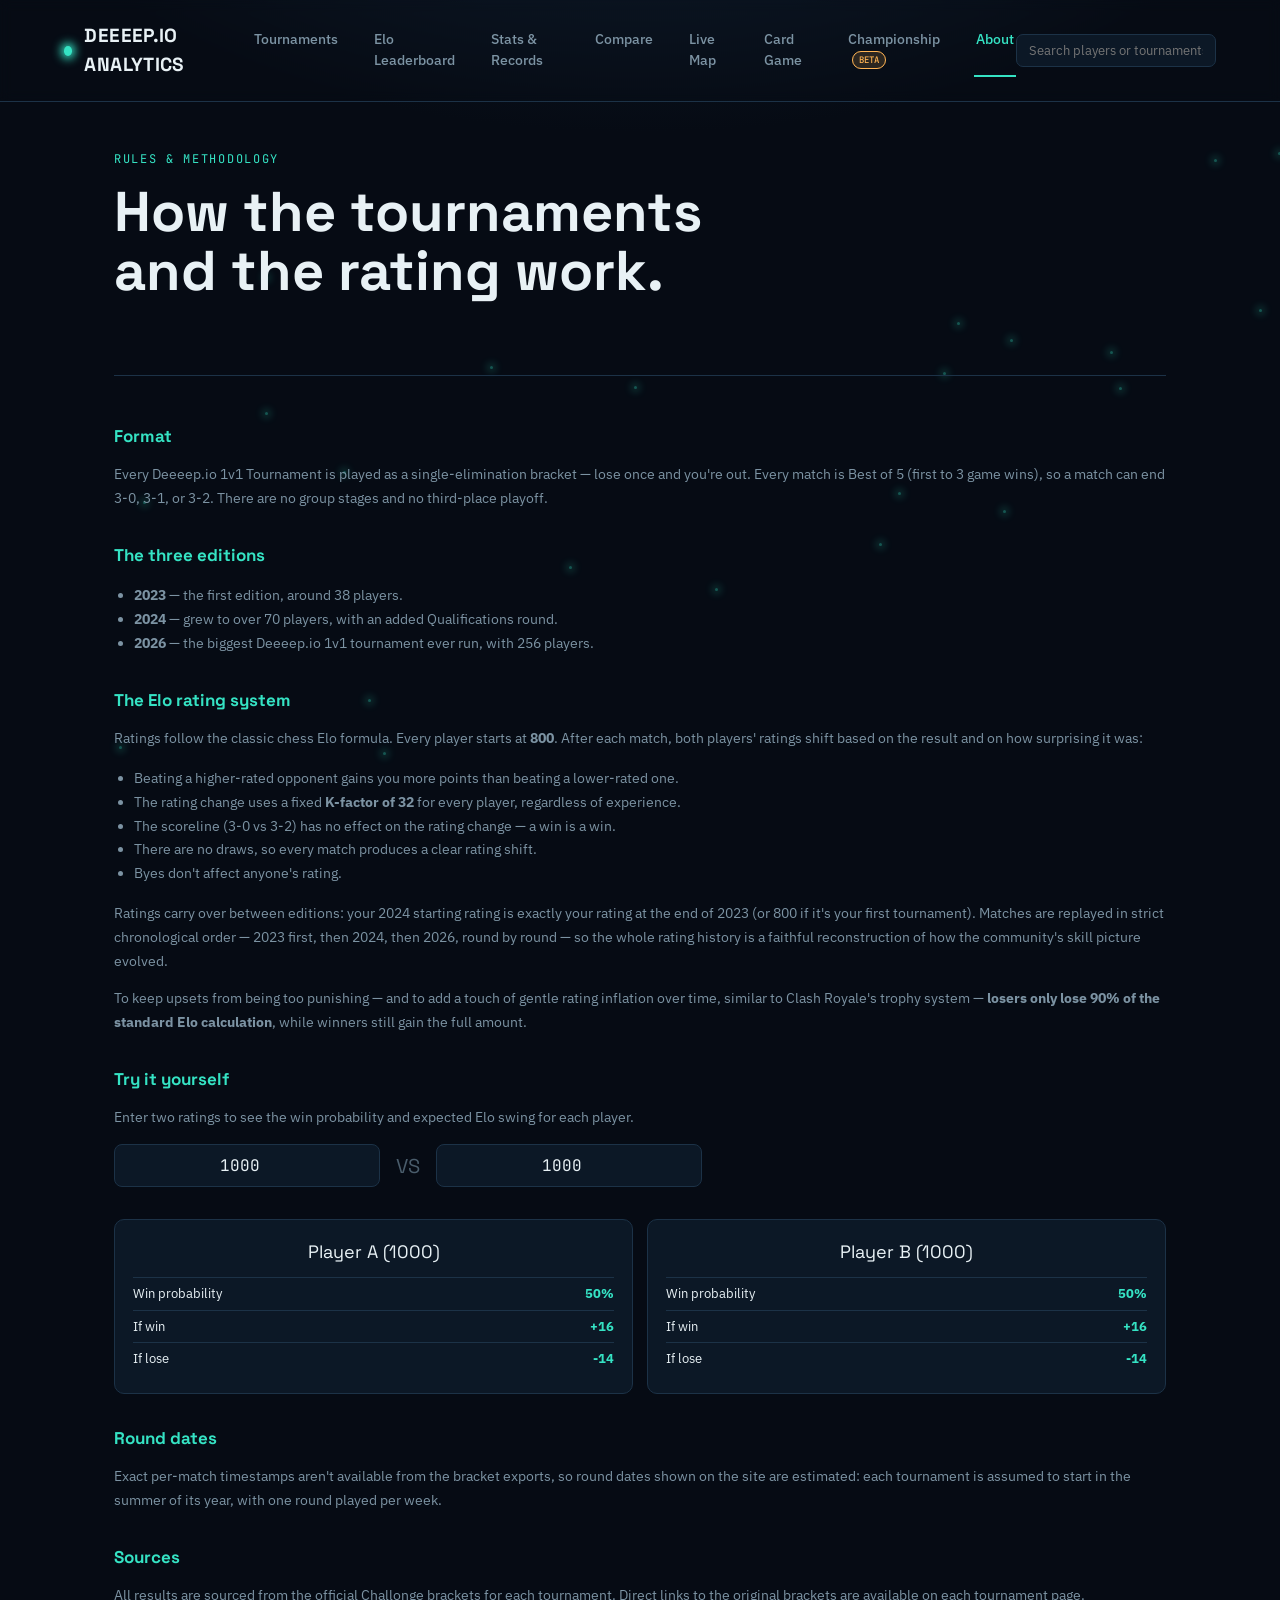
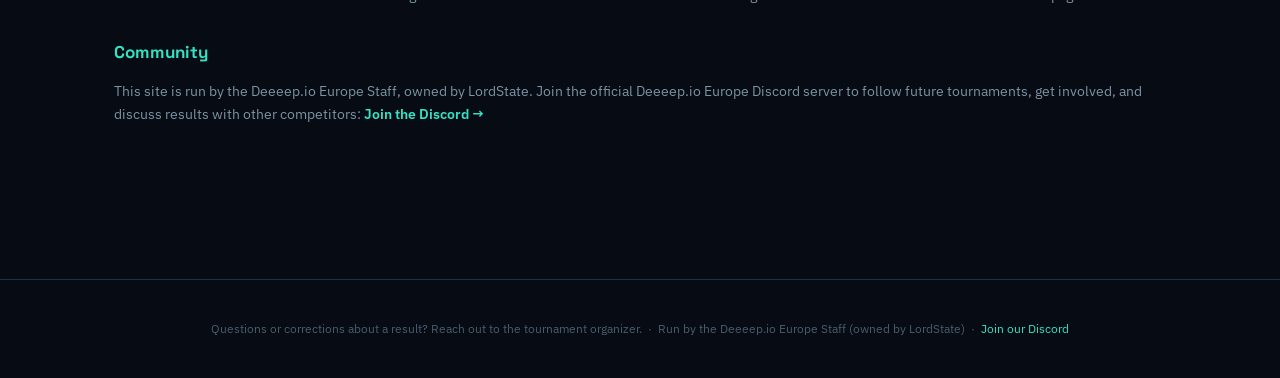
==== about.html @ 0418f947 "Add files via upload" ====
<!DOCTYPE html>
<html lang="en">
<head>
<meta charset="UTF-8">
<meta name="viewport" content="width=device-width, initial-scale=1.0">
<title>About — Deeeep.io Analytics</title>
<meta name="description" content="Rules, format and Elo methodology behind the Deeeep.io 1v1 Tournament and this site.">
<link rel="icon" type="image/png" href="favicon.png">
<link rel="icon" type="image/x-icon" href="favicon.ico">
<meta property="og:type" content="website">
<meta property="og:site_name" content="Deeeep.io Analytics">
<meta property="og:title" content="About — Deeeep.io Analytics">
<meta property="og:description" content="Rules, format and Elo methodology behind the Deeeep.io 1v1 Tournament and this site.">
<meta property="og:image" content="https://deeeep-analytics.netlify.app/og-image.png">
<meta property="og:image:width" content="1200">
<meta property="og:image:height" content="630">
<meta name="twitter:card" content="summary_large_image">
<meta name="twitter:title" content="About — Deeeep.io Analytics">
<meta name="twitter:description" content="Rules, format and Elo methodology behind the Deeeep.io 1v1 Tournament and this site.">
<meta name="twitter:image" content="https://deeeep-analytics.netlify.app/og-image.png">
<link rel="stylesheet" href="style.css">
</head>
<body>

<header class="top">
  <div class="brand"><span class="glow-dot"></span> DEEEEP.IO ANALYTICS</div>
  <nav class="top-nav">
    <a href="index.html" data-page="home">Tournaments</a>
    <a href="leaderboard.html" data-page="leaderboard">Elo Leaderboard</a>
    <a href="stats.html" data-page="stats">Stats &amp; Records</a>
    <a href="compare.html" data-page="compare">Compare</a>
    <a href="live-map.html" data-page="live-map">Live Map</a>
    <a href="card-game.html" data-page="card-game">Card Game</a>
    <a href="championship.html" data-page="championship">Championship <span class="beta-pill">BETA</span></a>
    <a href="about.html" data-page="about">About</a>
  </nav>
</header>

<main>
  <section class="hero" style="padding-top:48px;">
    <div class="eyebrow">Rules & methodology</div>
    <h1>How the tournaments and the rating work.</h1>
  </section>

  <div class="about-block">
    <h3>Format</h3>
    <p>Every Deeeep.io 1v1 Tournament is played as a single-elimination bracket — lose once and you're out. Every match is Best of 5 (first to 3 game wins), so a match can end 3-0, 3-1, or 3-2. There are no group stages and no third-place playoff.</p>
  </div>

  <div class="about-block">
    <h3>The three editions</h3>
    <ul>
      <li><b>2023</b> — the first edition, around 38 players.</li>
      <li><b>2024</b> — grew to over 70 players, with an added Qualifications round.</li>
      <li><b>2026</b> — the biggest Deeeep.io 1v1 tournament ever run, with 256 players.</li>
    </ul>
  </div>

  <div class="about-block">
    <h3>The Elo rating system</h3>
    <p>Ratings follow the classic chess Elo formula. Every player starts at <b>800</b>. After each match, both players' ratings shift based on the result and on how surprising it was:</p>
    <ul>
      <li>Beating a higher-rated opponent gains you more points than beating a lower-rated one.</li>
      <li>The rating change uses a fixed <b>K-factor of 32</b> for every player, regardless of experience.</li>
      <li>The scoreline (3-0 vs 3-2) has no effect on the rating change — a win is a win.</li>
      <li>There are no draws, so every match produces a clear rating shift.</li>
      <li>Byes don't affect anyone's rating.</li>
    </ul>
    <p>Ratings carry over between editions: your 2024 starting rating is exactly your rating at the end of 2023 (or 800 if it's your first tournament). Matches are replayed in strict chronological order — 2023 first, then 2024, then 2026, round by round — so the whole rating history is a faithful reconstruction of how the community's skill picture evolved.</p>
    <p>To keep upsets from being too punishing — and to add a touch of gentle rating inflation over time, similar to Clash Royale's trophy system — <b>losers only lose 90% of the standard Elo calculation</b>, while winners still gain the full amount.</p>
  </div>

  <div class="about-block">
    <h3>Try it yourself</h3>
    <p>Enter two ratings to see the win probability and expected Elo swing for each player.</p>
    <div class="compare-pick" style="grid-template-columns: 1fr auto 1fr; max-width:500px;">
      <input type="number" id="sim-a" value="1000" class="sim-input">
      <div class="vs">VS</div>
      <input type="number" id="sim-b" value="1000" class="sim-input">
    </div>
    <div id="sim-result" style="margin-top:16px;"></div>
  </div>

  <div class="about-block">
    <h3>Round dates</h3>
    <p>Exact per-match timestamps aren't available from the bracket exports, so round dates shown on the site are estimated: each tournament is assumed to start in the summer of its year, with one round played per week.</p>
  </div>

  <div class="about-block">
    <h3>Sources</h3>
    <p>All results are sourced from the official Challonge brackets for each tournament. Direct links to the original brackets are available on each tournament page.</p>
  </div>
  <div class="about-block">
    <h3>Community</h3>
    <p>This site is run by the Deeeep.io Europe Staff, owned by LordState. Join the official Deeeep.io Europe Discord server to follow future tournaments, get involved, and discuss results with other competitors: <a href="https://discord.gg/UAFnRKsabe" id="discord-link-about" target="_blank" rel="noopener" style="color:var(--bio-teal); font-weight:600;">Join the Discord →</a></p>
  </div>

</main>

<footer>Questions or corrections about a result? Reach out to the tournament organizer. &nbsp;·&nbsp; Run by the Deeeep.io Europe Staff (owned by LordState) &nbsp;·&nbsp; <a href="https://discord.gg/UAFnRKsabe" id="discord-link" target="_blank" rel="noopener" style="color:var(--bio-teal);">Join our Discord</a></footer>

<script src="data.js"></script>
<script src="app.js"></script>
<script>
initBioField(document.body);
initGlobalSearch();
renderNav('about');

function renderSim() {
  const a = parseInt(document.getElementById('sim-a').value) || 800;
  const b = parseInt(document.getElementById('sim-b').value) || 800;
  const r = simulateElo(a, b);
  document.getElementById('sim-result').innerHTML = `
    <div class="compare-grid">
      <div class="compare-box">
        <div class="name">Player A (${a})</div>
        <div class="metric"><span>Win probability</span><b>${r.winProbA}%</b></div>
        <div class="metric"><span>If win</span><b>+${r.aGainOnWin}</b></div>
        <div class="metric"><span>If lose</span><b>-${r.aLossOnLoss}</b></div>
      </div>
      <div class="compare-box">
        <div class="name">Player B (${b})</div>
        <div class="metric"><span>Win probability</span><b>${r.winProbB}%</b></div>
        <div class="metric"><span>If win</span><b>+${r.bGainOnWin}</b></div>
        <div class="metric"><span>If lose</span><b>-${r.bLossOnLoss}</b></div>
      </div>
    </div>
  `;
}
document.getElementById('sim-a').addEventListener('input', renderSim);
document.getElementById('sim-b').addEventListener('input', renderSim);
renderSim();
</script>

</body>
</html>
---- style.css ----
/* ===== Deeeep.io Tournaments — identité "abysses bioluminescentes" ===== */

@import url('https://fonts.googleapis.com/css2?family=Space+Grotesk:wght@500;600;700&family=IBM+Plex+Sans:wght@400;500;600&family=JetBrains+Mono:wght@400;500;600&display=swap');

:root {
  --abyss:       #060B14;
  --deep:        #0C1826;
  --deep-2:      #101F30;
  --surface:     #16283C;
  --bio-teal:    #35E3C4;
  --bio-teal-dim:#1C7A6B;
  --bio-amber:   #FFB454;
  --text:        #E8F1F5;
  --text-muted:  #7C93A3;
  --text-faint:  #4A5D6C;
  --danger:      #FF6B6B;
  --border:      #1C3247;

  --font-display: 'Space Grotesk', sans-serif;
  --font-body: 'IBM Plex Sans', sans-serif;
  --font-mono: 'JetBrains Mono', monospace;
}

* { box-sizing: border-box; }

html { scroll-behavior: smooth; }

body {
  margin: 0;
  background:
    radial-gradient(ellipse 1200px 600px at 50% -10%, var(--deep-2) 0%, var(--abyss) 55%),
    var(--abyss);
  color: var(--text);
  font-family: var(--font-body);
  line-height: 1.5;
  min-height: 100vh;
}

/* ambient bioluminescent particles (pure CSS, subtle, respects reduced-motion) */
.bio-field {
  position: fixed;
  inset: 0;
  pointer-events: none;
  z-index: 0;
  overflow: hidden;
}
.bio-field span {
  position: absolute;
  width: 3px; height: 3px;
  border-radius: 50%;
  background: var(--bio-teal);
  box-shadow: 0 0 8px 2px var(--bio-teal);
  opacity: 0.35;
  animation: drift 18s ease-in-out infinite;
}
@keyframes drift {
  0%, 100% { transform: translateY(0) translateX(0); opacity: 0.15; }
  50% { transform: translateY(-40px) translateX(12px); opacity: 0.5; }
}
@media (prefers-reduced-motion: reduce) {
  .bio-field span { animation: none; }
}

a { color: inherit; text-decoration: none; }

/* ===== Header ===== */
header.top {
  position: relative;
  z-index: 2;
  display: flex;
  align-items: center;
  justify-content: space-between;
  padding: 22px clamp(20px, 5vw, 64px);
  border-bottom: 1px solid var(--border);
  backdrop-filter: blur(6px);
}
.brand {
  display: flex;
  align-items: center;
  gap: 12px;
  font-family: var(--font-display);
  font-weight: 700;
  font-size: 19px;
  letter-spacing: 0.02em;
}
.brand .glow-dot {
  width: 10px; height: 10px;
  border-radius: 50%;
  background: var(--bio-teal);
  box-shadow: 0 0 10px 3px var(--bio-teal);
}
nav.top-nav {
  display: flex;
  gap: clamp(16px, 3vw, 32px);
  font-size: 14px;
  font-weight: 500;
  color: var(--text-muted);
}
nav.top-nav a { transition: color .15s ease; padding: 4px 2px; border-bottom: 2px solid transparent; }
nav.top-nav a:hover, nav.top-nav a.active { color: var(--bio-teal); border-color: var(--bio-teal); }

main { position: relative; z-index: 1; max-width: 1180px; margin: 0 auto; padding: 0 clamp(20px, 5vw, 64px) 80px; }

/* ===== Hero ===== */
.hero {
  padding: clamp(48px, 9vw, 96px) 0 56px;
  border-bottom: 1px solid var(--border);
  margin-bottom: 48px;
}
.hero .eyebrow {
  font-family: var(--font-mono);
  font-size: 12px;
  letter-spacing: 0.14em;
  text-transform: uppercase;
  color: var(--bio-teal);
  margin-bottom: 14px;
}
.hero h1 {
  font-family: var(--font-display);
  font-size: clamp(32px, 5.5vw, 56px);
  font-weight: 700;
  line-height: 1.06;
  margin: 0 0 18px;
  max-width: 18ch;
}
.hero p.lead {
  font-size: 16px;
  color: var(--text-muted);
  max-width: 56ch;
  margin: 0;
}

/* ===== Section headings ===== */
.section-head {
  display: flex;
  align-items: baseline;
  justify-content: space-between;
  margin-bottom: 22px;
}
.section-head h2 {
  font-family: var(--font-display);
  font-size: 22px;
  font-weight: 600;
  margin: 0;
}
.section-head .count {
  font-family: var(--font-mono);
  font-size: 13px;
  color: var(--text-faint);
}

/* ===== Tournament cards ===== */
.t-grid {
  display: grid;
  grid-template-columns: repeat(auto-fit, minmax(260px, 1fr));
  gap: 18px;
  margin-bottom: 56px;
}
.t-card {
  position: relative;
  background: linear-gradient(180deg, var(--deep) 0%, var(--surface) 100%);
  border: 1px solid var(--border);
  border-radius: 10px;
  padding: 24px;
  transition: border-color .18s ease, transform .18s ease;
  overflow: hidden;
}
.t-card::before {
  content: '';
  position: absolute; inset: 0 0 auto 0; height: 3px;
  background: linear-gradient(90deg, var(--bio-teal), transparent);
  opacity: 0.7;
}
.t-card:hover { border-color: var(--bio-teal-dim); transform: translateY(-2px); }
.t-card .year { font-family: var(--font-mono); font-size: 13px; color: var(--bio-teal); }
.t-card h3 { font-family: var(--font-display); font-size: 20px; margin: 8px 0 14px; }
.t-card .stats { display: flex; gap: 18px; font-size: 13px; color: var(--text-muted); margin-bottom: 16px; }
.t-card .stats b { color: var(--text); font-weight: 600; }
.status-pill {
  display: inline-flex; align-items: center; gap: 6px;
  font-family: var(--font-mono); font-size: 11px; text-transform: uppercase; letter-spacing: 0.06em;
  padding: 5px 10px; border-radius: 999px;
  border: 1px solid var(--border);
}
.status-pill.live { color: var(--bio-amber); border-color: var(--bio-amber); }
.status-pill.live::before { content:''; width:6px; height:6px; border-radius:50%; background: var(--bio-amber); box-shadow: 0 0 6px 2px var(--bio-amber); animation: pulse 1.6s ease-in-out infinite; }
.status-pill.done { color: var(--text-muted); }
@keyframes pulse { 0%,100%{opacity:1} 50%{opacity:.3} }
.t-card .cta { margin-top: 4px; font-size: 13px; color: var(--bio-teal); font-weight: 600; }

/* ===== Table generic (classement) ===== */
.table-wrap { border: 1px solid var(--border); border-radius: 10px; overflow: hidden; background: var(--deep); }
table.classement { width: 100%; border-collapse: collapse; font-size: 14px; }
table.classement thead th {
  text-align: left; font-family: var(--font-mono); font-size: 11px; text-transform: uppercase;
  letter-spacing: 0.06em; color: var(--text-faint); padding: 12px 16px; border-bottom: 1px solid var(--border);
  position: sticky; top: 0; background: var(--deep);
}
table.classement td { padding: 12px 16px; border-bottom: 1px solid var(--border); vertical-align: middle; }
table.classement tbody tr:last-child td { border-bottom: none; }
table.classement tbody tr:hover { background: rgba(53,227,196,0.04); }
.rank { font-family: var(--font-mono); color: var(--text-faint); width: 40px; }
.rank.top1 { color: #FFD166; font-weight: 700; }
.rank.top2 { color: #C6D4DE; font-weight: 700; }
.rank.top3 { color: #E08A50; font-weight: 700; }
.player-cell { display: flex; align-items: center; gap: 10px; font-weight: 600; }
.avatar {
  width: 28px; height: 28px; border-radius: 50%;
  background: var(--surface); border: 1px solid var(--border);
  display: flex; align-items: center; justify-content: center;
  font-family: var(--font-mono); font-size: 12px; color: var(--bio-teal);
  flex-shrink: 0; overflow: hidden;
}
.avatar img { width: 100%; height: 100%; object-fit: cover; }
.elo-val { font-family: var(--font-mono); font-weight: 600; color: var(--bio-teal); }
.muted { color: var(--text-muted); }
.search-bar { margin-bottom: 16px; }
.search-bar input {
  width: 100%; max-width: 340px; padding: 10px 14px;
  background: var(--deep); border: 1px solid var(--border); border-radius: 8px;
  color: var(--text); font-family: var(--font-body); font-size: 14px;
}
.search-bar input:focus { outline: none; border-color: var(--bio-teal); }
.search-bar input::placeholder { color: var(--text-faint); }

/* ===== Tournament detail / zones abyssales ===== */
.t-header { padding: 32px 0 24px; border-bottom: 1px solid var(--border); margin-bottom: 32px; }
.back-link { font-size: 13px; color: var(--text-muted); display: inline-flex; align-items: center; gap: 6px; margin-bottom: 18px; }
.back-link:hover { color: var(--bio-teal); }
.t-header h1 { font-family: var(--font-display); font-size: clamp(26px, 4vw, 38px); margin: 0 0 12px; }
.t-header .meta { display: flex; gap: 20px; flex-wrap: wrap; font-size: 13px; color: var(--text-muted); }
.challonge-link {
  display: inline-flex; align-items: center; gap: 6px;
  font-size: 13px; color: var(--bio-teal); border: 1px solid var(--bio-teal-dim);
  padding: 6px 12px; border-radius: 6px; margin-top: 14px;
}
.challonge-link:hover { background: rgba(53,227,196,0.08); }

.zone {
  border-left: 2px solid var(--border);
  padding-left: 24px;
  margin-left: 6px;
  margin-bottom: 40px;
  position: relative;
}
.zone::before {
  content: '';
  position: absolute; left: -7px; top: 2px;
  width: 12px; height: 12px; border-radius: 50%;
  background: var(--abyss); border: 2px solid var(--bio-teal);
  box-shadow: 0 0 10px 2px rgba(53,227,196,0.5);
}
.zone-label {
  font-family: var(--font-mono); font-size: 12px; text-transform: uppercase; letter-spacing: 0.08em;
  color: var(--bio-teal); margin-bottom: 4px;
}
.zone-title { font-family: var(--font-display); font-size: 18px; font-weight: 600; margin-bottom: 16px; }
.match-grid { display: grid; grid-template-columns: repeat(auto-fill, minmax(280px, 1fr)); gap: 10px; }
.match-card {
  background: var(--deep); border: 1px solid var(--border); border-radius: 8px; padding: 12px 14px;
}
.match-card .row { display: flex; align-items: center; justify-content: space-between; padding: 5px 0; font-size: 14px; }
.match-card .row .name { display: flex; align-items: center; gap: 8px; }
.match-card .row.winner .name { color: var(--bio-teal); font-weight: 600; }
.match-card .row .score { font-family: var(--font-mono); font-size: 13px; color: var(--text-muted); }
.match-card .row.winner .score { color: var(--bio-teal); }
.match-card .elo-shift { font-family: var(--font-mono); font-size: 11px; }
.elo-shift.up { color: #6FE6A0; }
.elo-shift.down { color: var(--danger); }
.match-card hr { border: none; border-top: 1px solid var(--border); margin: 2px 0; }

/* ===== Player detail ===== */
.player-header { display: flex; align-items: center; gap: 18px; padding: 32px 0; border-bottom: 1px solid var(--border); margin-bottom: 32px; }
.player-header .avatar { width: 64px; height: 64px; font-size: 22px; }
.player-header h1 { font-family: var(--font-display); font-size: 28px; margin: 0 0 6px; }
.player-header .sub { color: var(--text-muted); font-size: 14px; display: flex; gap: 16px; }
.aka-note { color: var(--text-faint); font-size: 12px; margin-top: 8px; }
.aka-note a { color: var(--bio-teal); }
.history-list { display: flex; flex-direction: column; gap: 8px; }

/* ===== Elo chart ===== */
.chart-card {
  border: 1px solid var(--border); border-radius: 10px; background: var(--deep);
  padding: 18px 18px 8px;
}
.elo-chart { width: 100%; height: auto; display: block; }
.chart-grid { stroke: var(--border); stroke-width: 1; }
.chart-axis { fill: var(--text-faint); font-family: var(--font-mono); font-size: 10px; }
.chart-line { fill: none; stroke: var(--bio-teal); stroke-width: 2; }
.chart-dot { fill: var(--abyss); stroke: var(--bio-teal); stroke-width: 2; }
.chart-dot.start { stroke: var(--text-faint); }
.chart-dot.end { fill: var(--bio-teal); stroke: var(--bio-teal); }

.stat-grid { display: grid; grid-template-columns: repeat(3, 1fr); gap: 14px; margin-bottom: 24px; }
.stat-box { border: 1px solid var(--border); background: var(--deep); border-radius: 10px; padding: 16px; }
.stat-box .label { font-family: var(--font-mono); font-size: 11px; text-transform: uppercase; letter-spacing: .06em; color: var(--text-faint); margin-bottom: 6px; }
.stat-box .value { font-family: var(--font-display); font-size: 22px; font-weight: 700; }
.stat-box .sub { font-size: 12px; color: var(--text-muted); margin-top: 4px; }

.fact-card {
  border: 1px solid var(--border); background: linear-gradient(180deg, var(--deep) 0%, var(--surface) 100%);
  border-radius: 10px; padding: 20px; margin-bottom: 14px;
}
.fact-card .fact-label { font-family: var(--font-mono); font-size: 11px; text-transform: uppercase; letter-spacing: .06em; color: var(--bio-amber); margin-bottom: 8px; }
.fact-card p { margin: 0; font-size: 15px; }
.fact-card b { color: var(--bio-teal); }

.compare-table th, .compare-table td { text-align: center; }
.compare-table td:first-child, .compare-table th:first-child { text-align: left; }

@media (max-width: 720px) {
  .stat-grid { grid-template-columns: 1fr 1fr; }
}

.flag-icon { border-radius: 2px; vertical-align: middle; display: inline-block; }

/* ===== Badges ===== */
.badge-row { display: flex; flex-wrap: wrap; gap: 8px; margin-top: 10px; }
.badge {
  display: inline-flex; align-items: center; gap: 5px;
  font-family: var(--font-mono); font-size: 11px; text-transform: uppercase; letter-spacing: .04em;
  padding: 5px 10px; border-radius: 999px; border: 1px solid var(--bio-teal-dim);
  color: var(--bio-teal); background: rgba(53,227,196,0.06);
}
.badge.gold { border-color: #FFD166; color: #FFD166; background: rgba(255,209,102,0.08); }

/* ===== Mini bracket path ===== */
.path-row { display: flex; align-items: center; gap: 14px; padding: 10px 0; border-bottom: 1px solid var(--border); }
.path-row:last-child { border-bottom: none; }
.path-row .path-tname { font-size: 13px; color: var(--text-muted); width: 140px; flex-shrink: 0; }
.path-dots { display: flex; gap: 5px; flex-wrap: wrap; }
.path-dot {
  width: 22px; height: 22px; border-radius: 5px;
  display: flex; align-items: center; justify-content: center;
  font-family: var(--font-mono); font-size: 10px; font-weight: 600;
  border: 1px solid var(--border);
}
.path-dot.win { background: rgba(111,230,160,0.15); border-color: #6FE6A0; color: #6FE6A0; }
.path-dot.loss { background: rgba(255,107,107,0.15); border-color: var(--danger); color: var(--danger); }

/* ===== Bracket tree view ===== */
.bracket-scroll { overflow-x: auto; padding-bottom: 12px; }
.bracket-tree { position: relative; min-width: max-content; }
.bracket-col-titles { display: flex; position: sticky; top: 0; z-index: 3; background: var(--abyss); padding-bottom: 10px; }
.bracket-col-title-fixed {
  font-family: var(--font-mono); font-size: 11px; text-transform: uppercase; letter-spacing: .06em;
  color: var(--text-faint); text-align: center; flex-shrink: 0;
}
.bracket-svg-wrap { position: relative; }
.bracket-connector { fill: none; stroke: var(--border); stroke-width: 1.5; }
.bracket-match-abs {
  position: absolute; background: var(--deep); border: 1px solid var(--border); border-radius: 6px;
  padding: 6px 10px; font-size: 12px; box-sizing: border-box; transition: border-color .15s ease;
}
.bracket-match-abs .brow { display: flex; justify-content: space-between; padding: 3px 0; align-items: center; gap: 6px; }
.bracket-match-abs .brow a { overflow: hidden; text-overflow: ellipsis; white-space: nowrap; color: inherit; text-decoration: none; }
.bracket-match-abs .brow a:hover { text-decoration: underline; color: var(--bio-teal); }
.bracket-match-abs .brow.win { color: var(--bio-teal); font-weight: 600; }
.bracket-match-abs .brow.dim { color: var(--text-faint); }
.bracket-match-abs.is-upset-b { border-color: rgba(255,180,84,0.45); }
.view-toggle { display: flex; gap: 8px; margin-bottom: 20px; }
.view-toggle button {
  font-family: var(--font-mono); font-size: 12px; padding: 7px 14px; border-radius: 6px;
  border: 1px solid var(--border); background: var(--deep); color: var(--text-muted); cursor: pointer;
}
.view-toggle button.active { border-color: var(--bio-teal); color: var(--bio-teal); }
.filter-highlight { outline: 2px solid var(--bio-amber); }
.filter-dim { opacity: 0.25; }

/* ===== Compare page ===== */
.compare-pick { display: grid; grid-template-columns: 1fr auto 1fr; gap: 16px; align-items: center; margin-bottom: 32px; }
.compare-pick .vs { font-family: var(--font-display); font-size: 20px; color: var(--text-faint); text-align: center; }
.compare-pick select, .search-bar input {
  width: 100%; padding: 10px 14px; background: var(--deep); border: 1px solid var(--border);
  border-radius: 8px; color: var(--text); font-family: var(--font-body); font-size: 14px;
}
.compare-pick select:focus { outline: none; border-color: var(--bio-teal); }
.compare-grid { display: grid; grid-template-columns: 1fr 1fr; gap: 14px; margin-bottom: 24px; }
.compare-box { border: 1px solid var(--border); background: var(--deep); border-radius: 10px; padding: 18px; text-align: center; }
.compare-box .name { font-family: var(--font-display); font-size: 18px; margin-bottom: 12px; }
.compare-box .metric { display: flex; justify-content: space-between; padding: 6px 0; font-size: 13px; border-top: 1px solid var(--border); }
.compare-box .metric b { color: var(--bio-teal); }
.compare-box .metric.better b { color: #FFD166; }

/* ===== Global search (header) ===== */
.search-wrap { position: relative; }
.search-wrap input {
  width: 200px; padding: 7px 12px; background: var(--deep); border: 1px solid var(--border);
  border-radius: 7px; color: var(--text); font-family: var(--font-body); font-size: 13px;
}
.search-wrap input:focus { outline: none; border-color: var(--bio-teal); width: 240px; }
.search-results {
  position: absolute; top: 36px; right: 0; width: 260px; max-height: 320px; overflow-y: auto;
  background: var(--deep-2); border: 1px solid var(--border); border-radius: 8px; z-index: 20;
  display: none; box-shadow: 0 8px 24px rgba(0,0,0,0.4);
}
.search-results.open { display: block; }
.search-results a { display: block; padding: 9px 12px; font-size: 13px; border-bottom: 1px solid var(--border); }
.search-results a:hover { background: rgba(53,227,196,0.06); color: var(--bio-teal); }
.search-results .tag { font-size: 10px; color: var(--text-faint); font-family: var(--font-mono); margin-left: 6px; }

/* ===== About page ===== */
.about-block { margin-bottom: 32px; }
.about-block h3 { font-family: var(--font-display); font-size: 17px; margin-bottom: 10px; color: var(--bio-teal); }
.about-block p, .about-block li { color: var(--text-muted); font-size: 14px; line-height: 1.7; }
.about-block ul { padding-left: 20px; }

.upset-tag {
  font-family: var(--font-mono); font-size: 10px; color: var(--bio-amber);
  text-transform: uppercase; letter-spacing: .04em; margin-bottom: 6px;
}
.match-card.is-upset { border-color: rgba(255,180,84,0.4); }
.zone-title .upset-count { font-size: 12px; font-weight: 500; color: var(--bio-amber); font-family: var(--font-mono); text-transform: none; letter-spacing: 0; }
.sim-input {
  padding: 10px 14px; background: var(--deep); border: 1px solid var(--border); border-radius: 8px;
  color: var(--text); font-family: var(--font-mono); font-size: 16px; text-align: center;
}
.sim-input:focus { outline: none; border-color: var(--bio-teal); }

/* ===== World map ===== */
.world-map-svg { width: 100%; height: auto; display: block; }
.map-grid { stroke: var(--border); stroke-width: 0.5; }
.map-land { fill: var(--surface); stroke: var(--border); stroke-width: 0.6; }
.map-dot { fill: var(--bio-teal); fill-opacity: 0.75; stroke: var(--bio-teal); stroke-width: 1; cursor: pointer; animation: mapPulse 3s ease-in-out infinite; }
.map-dot:hover { fill-opacity: 1; }
@keyframes mapPulse { 0%,100% { filter: drop-shadow(0 0 2px var(--bio-teal)); } 50% { filter: drop-shadow(0 0 8px var(--bio-teal)); } }
@media (prefers-reduced-motion: reduce) { .map-dot { animation: none; } }

footer {
  position: relative; z-index: 1;
  text-align: center; padding: 40px 20px; color: var(--text-faint); font-size: 12px;
  border-top: 1px solid var(--border); margin-top: 40px;
}

/* ===== Guess the Match ===== */
.guess-card {
  max-width: 640px; margin: 0 auto 48px; background: var(--deep); border: 1px solid var(--border);
  border-radius: 14px; padding: 28px;
}
.guess-meta { font-family: var(--font-mono); font-size: 12px; color: var(--text-faint); text-align: center; margin-bottom: 18px; }
.guess-sub { font-family: var(--font-mono); font-size: 11px; color: var(--text-faint); text-align: center; }
.hilo-elo-inline { font-family: var(--font-mono); font-size: 12px; opacity: 0.7; }
.guess-vs { display: flex; align-items: center; justify-content: center; gap: 24px; margin-bottom: 28px; }
.guess-player { display: flex; flex-direction: column; align-items: center; gap: 8px; }
.guess-player .avatar { width: 48px; height: 48px; font-size: 16px; }
.guess-pname { font-family: var(--font-display); font-weight: 600; font-size: 16px; }
.guess-vs-label { font-family: var(--font-mono); font-size: 13px; color: var(--text-faint); }
.guess-q { margin-bottom: 22px; }
.guess-q-label { font-size: 14px; color: var(--text-muted); margin-bottom: 10px; }
.guess-opts { display: flex; gap: 10px; flex-wrap: wrap; }
.guess-opt {
  flex: 1; min-width: 120px; padding: 12px 14px; border-radius: 8px; border: 1px solid var(--border);
  background: var(--abyss); color: var(--text); font-family: var(--font-body); font-size: 14px; cursor: pointer;
  transition: border-color .15s ease, background .15s ease;
}
.guess-opt:hover:not(:disabled) { border-color: var(--bio-teal-dim); }
.guess-opt.selected { border-color: var(--bio-teal); background: rgba(53,227,196,0.08); }
.guess-opt.correct { border-color: #6FE6A0; background: rgba(111,230,160,0.12); color: #6FE6A0; }
.guess-opt.incorrect { border-color: var(--danger); background: rgba(255,107,107,0.1); color: var(--danger); }
.guess-opt:disabled { cursor: default; }
#guess-submit { width: 100%; justify-content: center; margin-top: 4px; }
.guess-outcome { margin-top: 24px; text-align: center; border-top: 1px solid var(--border); padding-top: 22px; }
.guess-score { font-family: var(--font-mono); font-size: 14px; color: var(--text-muted); margin-bottom: 10px; }
.guess-card-preview { display: flex; justify-content: center; margin: 16px 0; }
.card-canvas-small { max-width: 200px; border-radius: 12px; box-shadow: 0 12px 30px rgba(0,0,0,0.5); }

.collection-grid { display: grid; grid-template-columns: repeat(auto-fill, minmax(140px, 1fr)); gap: 10px; }
.collection-chip {
  display: flex; flex-direction: column; align-items: flex-start; gap: 4px;
  background: var(--deep); border: 1px solid var(--border); border-radius: 8px; padding: 12px 14px;
  cursor: pointer; text-align: left;
}
.collection-chip:hover { background: var(--surface); }
.collection-chip-tier { font-family: var(--font-mono); font-size: 10px; text-transform: uppercase; letter-spacing: .05em; }
.collection-chip-name { font-family: var(--font-display); font-weight: 600; font-size: 14px; color: var(--text); }

.hilo-row { display: flex; align-items: center; justify-content: center; gap: 24px; }
.hilo-side { display: flex; flex-direction: column; align-items: center; gap: 8px; padding: 18px; border-radius: 10px; min-width: 160px; }
.hilo-side .avatar { width: 48px; height: 48px; font-size: 16px; }
.hilo-ref { background: rgba(53,227,196,0.05); border: 1px solid var(--bio-teal-dim); }
.hilo-tag { font-family: var(--font-mono); font-size: 10px; text-transform: uppercase; color: var(--bio-teal); letter-spacing: .06em; }
.hilo-elo { font-family: var(--font-mono); font-size: 24px; font-weight: 700; color: var(--bio-teal); }
.hilo-hidden { color: var(--text-faint); }

/* ===== Video embed ===== */
.video-wrap {
  max-width: 720px; margin: 0 auto 56px; border-radius: 12px; overflow: hidden;
  border: 1px solid var(--border); box-shadow: 0 20px 50px rgba(0,0,0,0.4);
  background: var(--deep);
}
.video-wrap video { width: 100%; height: auto; display: block; }

/* ===== Championship ===== */
.beta-pill {
  font-family: var(--font-mono); font-size: 9px; padding: 2px 6px; border-radius: 999px;
  background: rgba(255,180,84,0.15); color: var(--bio-amber); border: 1px solid var(--bio-amber);
  margin-left: 4px; vertical-align: middle;
}
.champ-controls { display: flex; gap: 20px; flex-wrap: wrap; margin-bottom: 24px; align-items: flex-end; }
.champ-controls label { display: flex; flex-direction: column; gap: 6px; font-size: 12px; color: var(--text-muted); font-family: var(--font-mono); text-transform: uppercase; letter-spacing: .04em; }
.cc-textarea {
  width: 100%; max-width: 480px; background: var(--deep); border: 1px solid var(--border); border-radius: 8px;
  color: var(--text); font-family: var(--font-mono); font-size: 13px; padding: 12px 14px; resize: vertical;
}
.cc-textarea:focus { outline: none; border-color: var(--bio-teal); }
.champ-week { margin-bottom: 20px; border: 1px solid var(--border); border-radius: 10px; padding: 16px; background: var(--deep); }
.champ-week-title { font-family: var(--font-display); font-weight: 600; font-size: 15px; margin-bottom: 12px; }
.champ-pairs { display: grid; grid-template-columns: repeat(auto-fill, minmax(220px,1fr)); gap: 8px; }
.champ-pair {
  display: flex; align-items: center; justify-content: space-between; gap: 8px;
  background: var(--abyss); border: 1px solid var(--border); border-radius: 6px; padding: 8px 12px; font-size: 13px;
}
.champ-result-row { display: flex; align-items: center; gap: 10px; margin-bottom: 8px; flex-wrap: wrap; }
.champ-result-label { font-family: var(--font-mono); font-size: 11px; color: var(--text-faint); width: 90px; flex-shrink: 0; }
.champ-result-btn { flex: 1; min-width: 140px; padding: 8px 12px; font-size: 13px; }

@media (max-width: 640px) {
  nav.top-nav { gap: 14px; font-size: 13px; }
  table.classement thead th:nth-child(4), table.classement td:nth-child(4) { display: none; }
}

/* ===== Player card (collectible-card generator) ===== */
.card-actions { display: flex; align-items: center; gap: 12px; margin: -8px 0 28px; flex-wrap: wrap; }
.card-tier-chip {
  font-family: var(--font-mono); font-size: 11px; font-weight: 600; text-transform: uppercase; letter-spacing: .06em;
  padding: 6px 12px; border-radius: 999px; border: 1px solid; background: rgba(255,255,255,0.03);
}
.card-download-btn {
  font-family: var(--font-body); font-size: 13px; font-weight: 600; color: var(--abyss);
  background: var(--bio-teal); border: none; border-radius: 8px; padding: 9px 16px;
  cursor: pointer; transition: opacity .15s ease, transform .1s ease;
}
.card-download-btn:hover { opacity: 0.88; }
.card-download-btn:active { transform: scale(0.98); }
.card-download-btn:disabled { opacity: 0.6; cursor: default; }

.card-modal-overlay {
  position: fixed; inset: 0; z-index: 50; background: rgba(3,7,12,0.72); backdrop-filter: blur(4px);
  display: flex; align-items: center; justify-content: center; padding: 24px;
}
.card-modal {
  position: relative; background: var(--deep); border: 1px solid var(--border); border-radius: 16px;
  padding: 20px; display: flex; flex-direction: column; align-items: center; gap: 16px;
  max-height: 92vh; overflow-y: auto;
}
.card-modal-preview canvas { max-width: min(72vw, 340px); max-height: 68vh; width: auto; height: auto; display: block; border-radius: 14px; }
.card-modal-close {
  position: absolute; top: 10px; right: 12px; background: none; border: none; color: var(--text-muted);
  font-size: 22px; line-height: 1; cursor: pointer; padding: 4px;
}
.card-modal-close:hover { color: var(--text); }
.card-modal-download {
  font-family: var(--font-body); font-size: 14px; font-weight: 600; color: var(--abyss);
  background: var(--bio-teal); border: none; border-radius: 8px; padding: 11px 22px; cursor: pointer;
}
.card-modal-download:disabled { opacity: 0.7; cursor: default; }
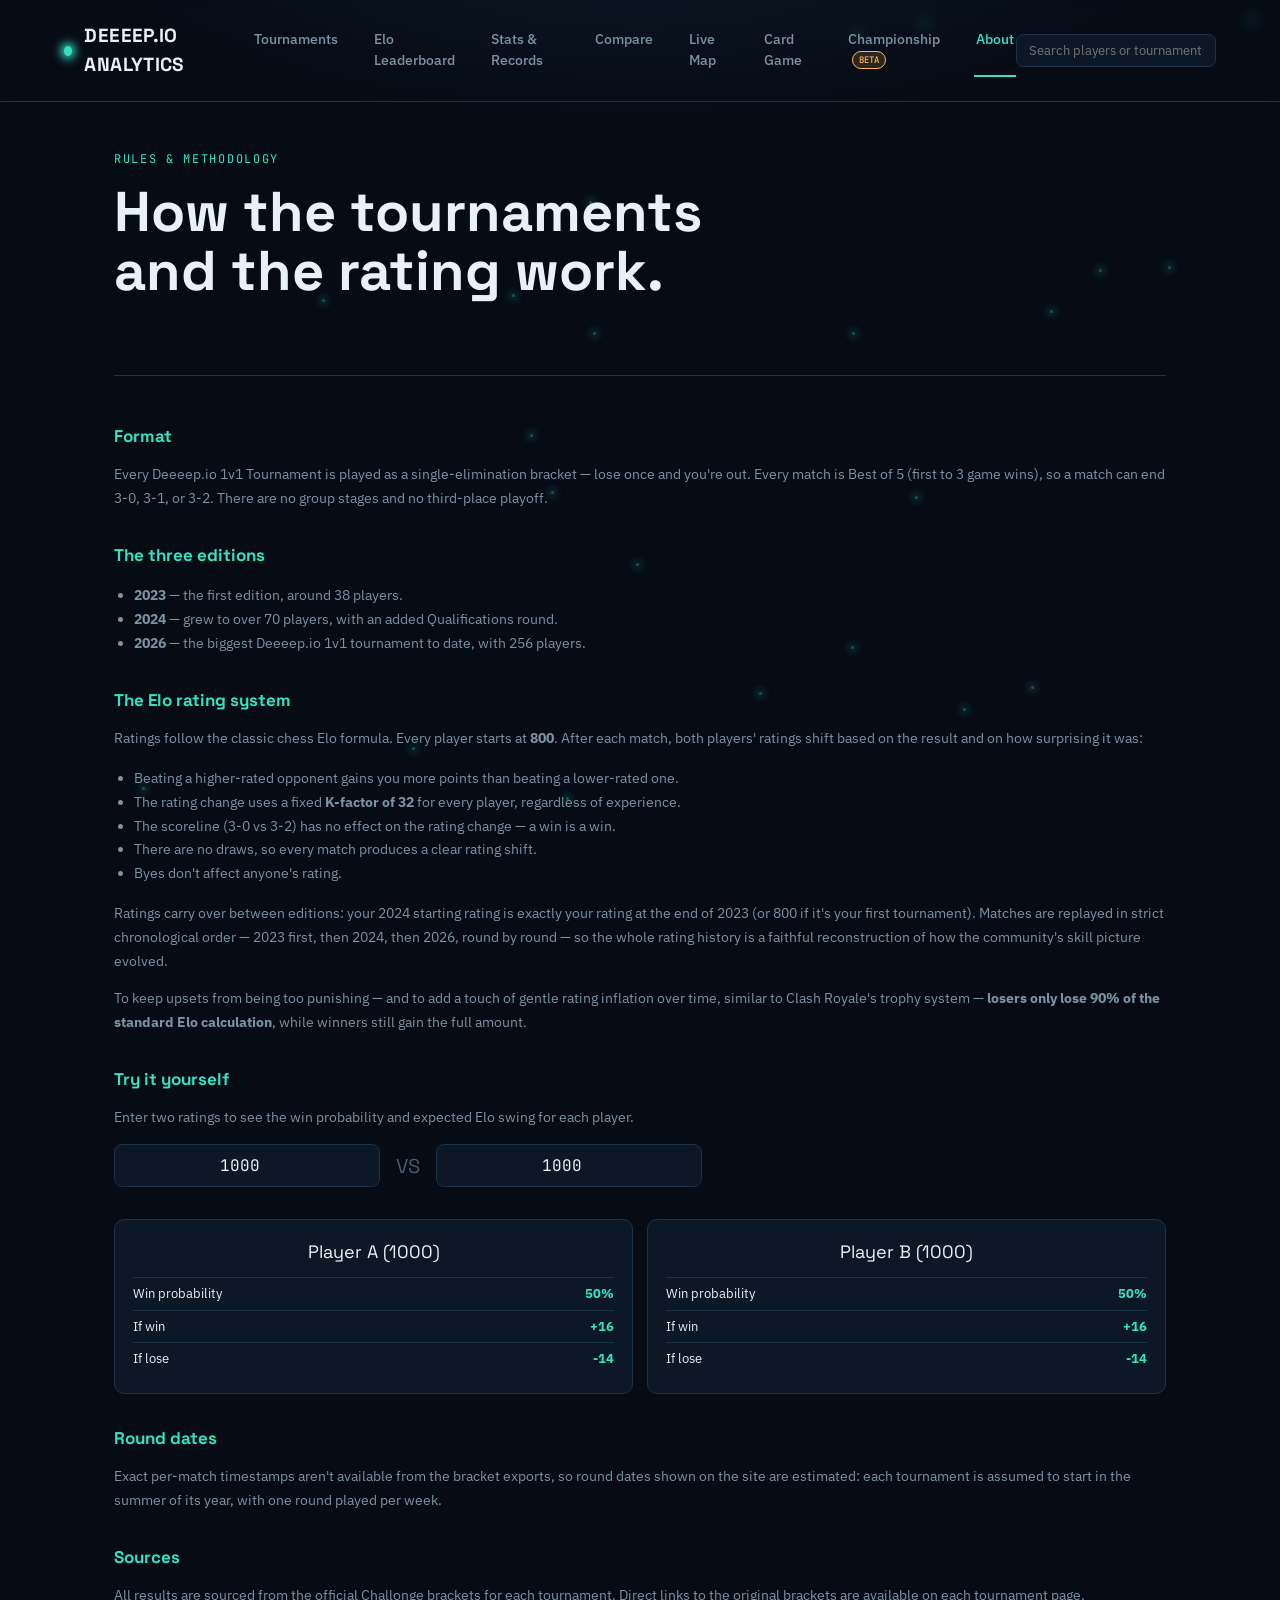
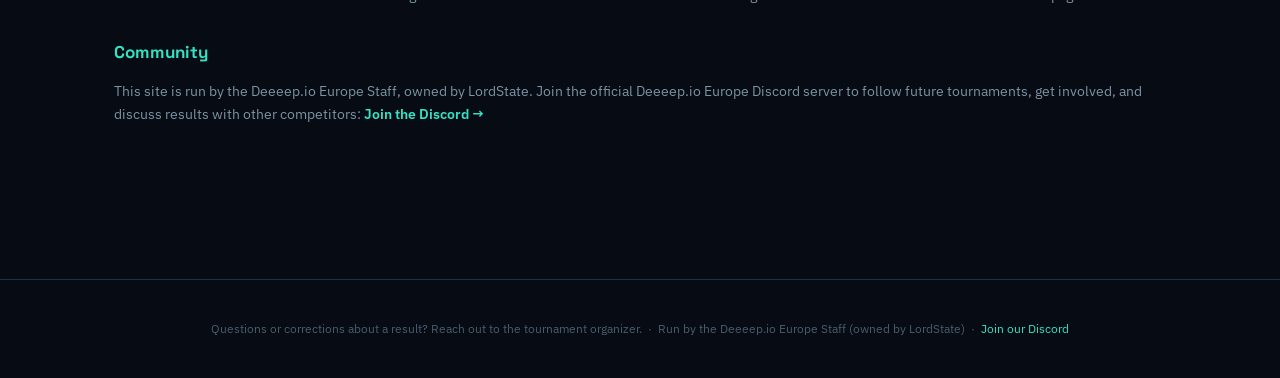
==== commit fb657ecf: "Add files via upload" ====
--- a/about.html
+++ b/about.html
@@ -52,7 +52,7 @@
     <ul>
       <li><b>2023</b> — the first edition, around 38 players.</li>
       <li><b>2024</b> — grew to over 70 players, with an added Qualifications round.</li>
-      <li><b>2026</b> — the biggest Deeeep.io 1v1 tournament ever run, with 256 players.</li>
+      <li><b>2026</b> — the biggest Deeeep.io 1v1 tournament to date, with 256 players.</li>
     </ul>
   </div>
 
--- a/style.css
+++ b/style.css
@@ -514,6 +514,32 @@
 .champ-result-label { font-family: var(--font-mono); font-size: 11px; color: var(--text-faint); width: 90px; flex-shrink: 0; }
 .champ-result-btn { flex: 1; min-width: 140px; padding: 8px 12px; font-size: 13px; }
 
+/* ===== Season diagram ===== */
+.season-diagram-card { border: 1px solid var(--border); background: var(--deep); border-radius: 12px; padding: 24px; margin-bottom: 40px; }
+.season-diagram-legend { display: flex; gap: 24px; flex-wrap: wrap; font-size: 12px; color: var(--text-muted); margin-bottom: 20px; }
+.season-diagram-legend span { display: inline-flex; align-items: center; gap: 6px; }
+.sd-dot { width: 9px; height: 9px; border-radius: 50%; display: inline-block; }
+.sd-dot.sd-played { background: var(--bio-teal); }
+.sd-dot.sd-skipped { background: var(--text-faint); }
+.season-track { display: grid; grid-template-columns: repeat(6, 1fr); gap: 10px; margin-bottom: 24px; }
+.season-month {
+  border: 1px solid var(--border); border-radius: 8px; padding: 10px 8px; text-align: center;
+  background: var(--abyss);
+}
+.season-month.played { border-color: var(--bio-teal-dim); }
+.season-month-label { font-family: var(--font-mono); font-size: 11px; color: var(--text-muted); margin-bottom: 8px; }
+.season-weeks { display: flex; justify-content: center; gap: 4px; }
+.season-week-dot { width: 8px; height: 8px; border-radius: 50%; background: var(--bio-teal); box-shadow: 0 0 6px 1px rgba(53,227,196,0.5); }
+.skipped-weeks { color: var(--text-faint); font-family: var(--font-mono); font-size: 13px; }
+.season-arrow-row {
+  display: flex; flex-wrap: wrap; gap: 10px; align-items: center; justify-content: center;
+  font-size: 12px; color: var(--text-muted); font-family: var(--font-mono); text-align: center;
+  border-top: 1px solid var(--border); padding-top: 18px;
+}
+@media (max-width: 640px) {
+  .season-track { grid-template-columns: repeat(3, 1fr); }
+}
+
 @media (max-width: 640px) {
   nav.top-nav { gap: 14px; font-size: 13px; }
   table.classement thead th:nth-child(4), table.classement td:nth-child(4) { display: none; }
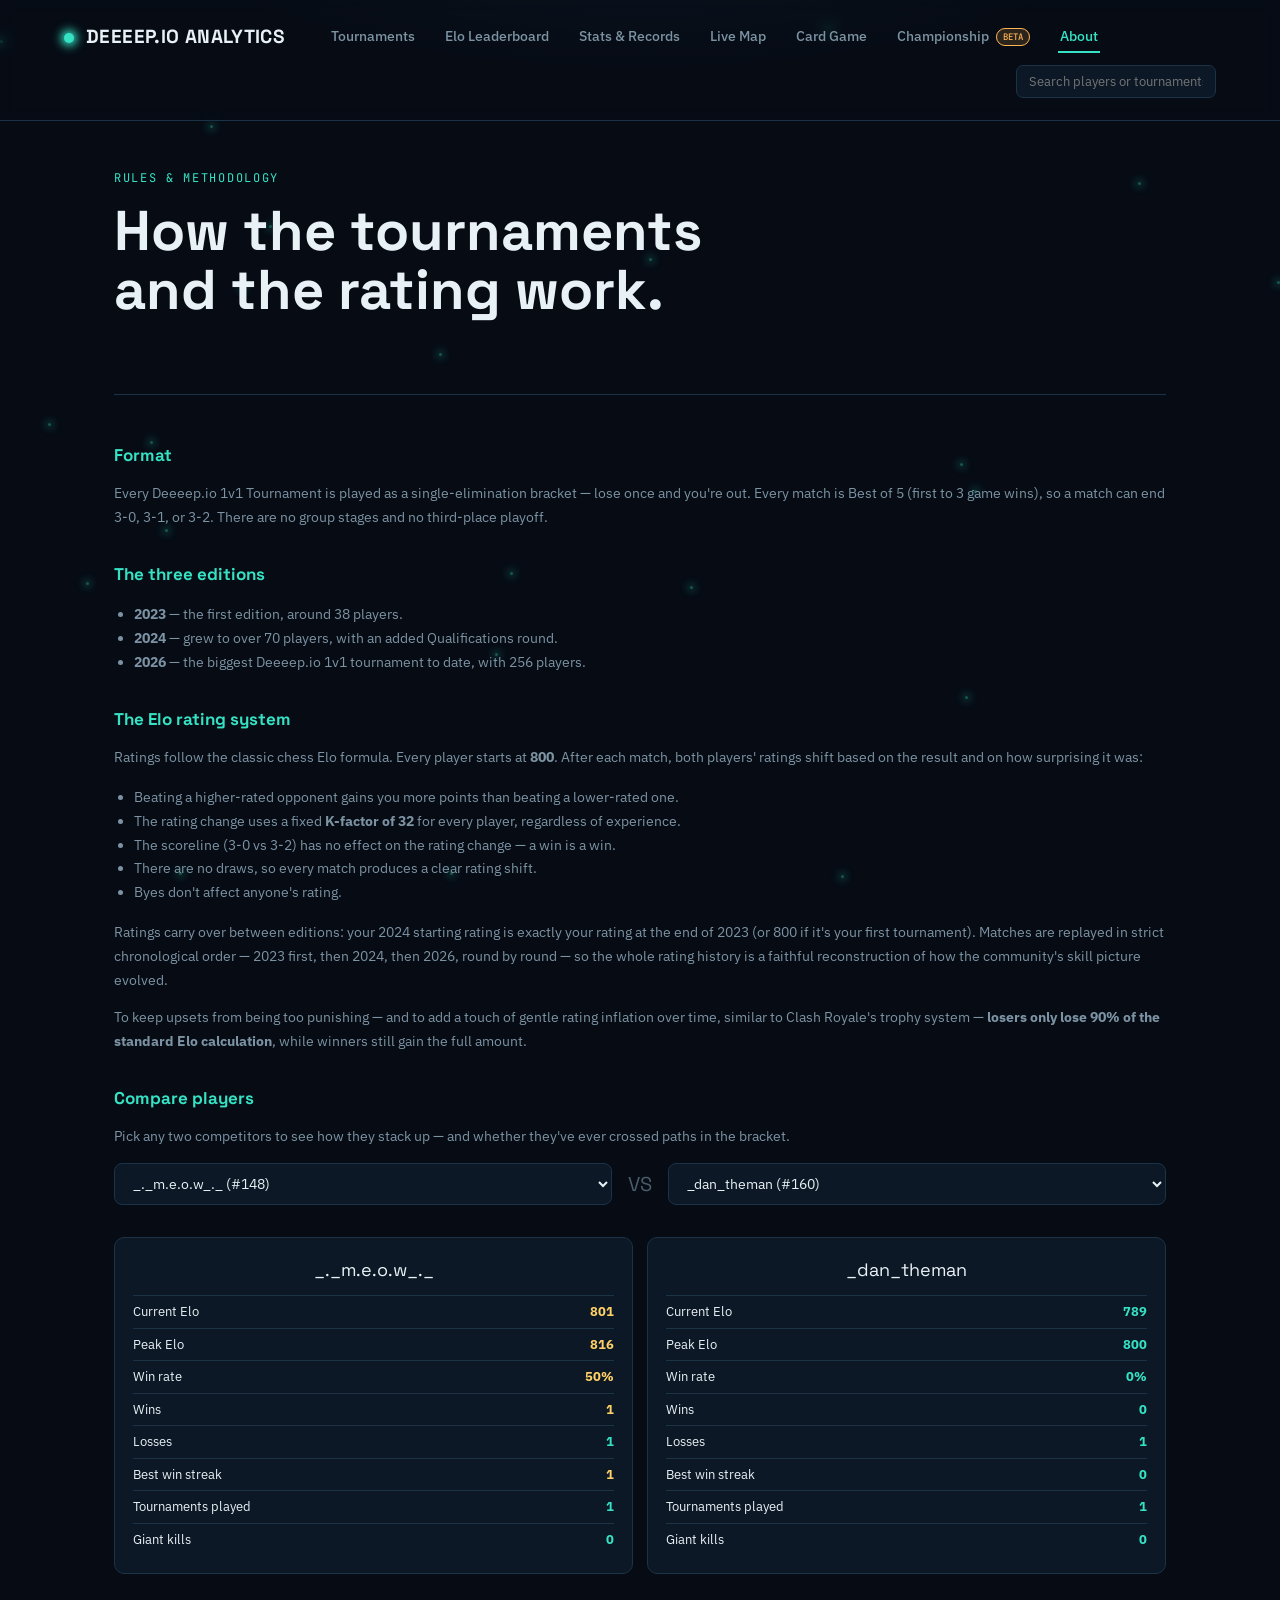
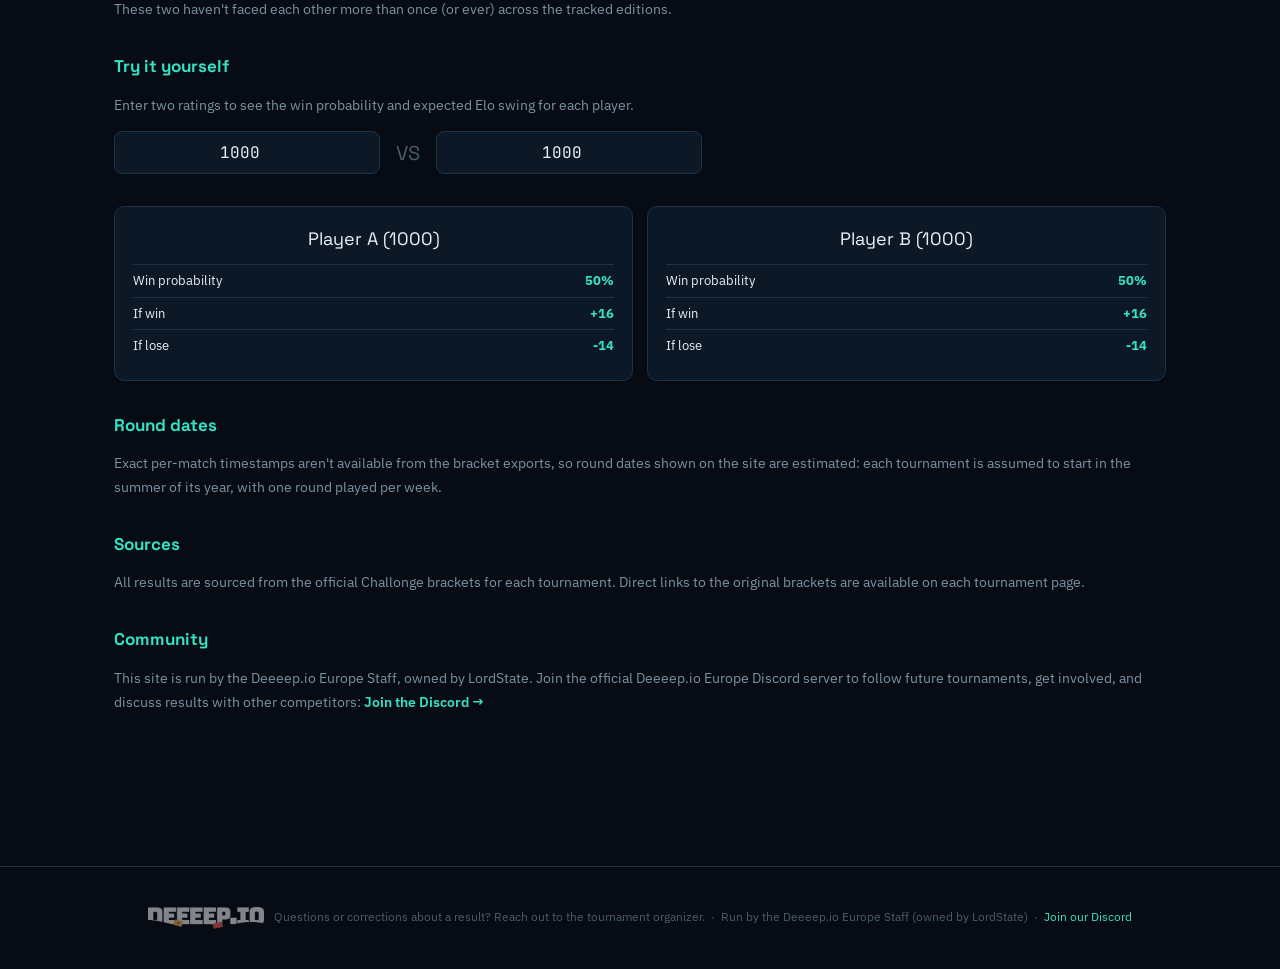
==== commit 3eb173cf: "Add files via upload" ====
--- a/about.html
+++ b/about.html
@@ -28,7 +28,6 @@
     <a href="index.html" data-page="home">Tournaments</a>
     <a href="leaderboard.html" data-page="leaderboard">Elo Leaderboard</a>
     <a href="stats.html" data-page="stats">Stats &amp; Records</a>
-    <a href="compare.html" data-page="compare">Compare</a>
     <a href="live-map.html" data-page="live-map">Live Map</a>
     <a href="card-game.html" data-page="card-game">Card Game</a>
     <a href="championship.html" data-page="championship">Championship <span class="beta-pill">BETA</span></a>
@@ -71,6 +70,18 @@
   </div>
 
   <div class="about-block">
+    <h3>Compare players</h3>
+    <p>Pick any two competitors to see how they stack up — and whether they've ever crossed paths in the bracket.</p>
+    <div class="compare-pick">
+      <select id="p1"></select>
+      <div class="vs">VS</div>
+      <select id="p2"></select>
+    </div>
+    <div class="compare-grid" id="compare-grid"></div>
+    <div id="h2h-section"></div>
+  </div>
+
+  <div class="about-block">
     <h3>Try it yourself</h3>
     <p>Enter two ratings to see the win probability and expected Elo swing for each player.</p>
     <div class="compare-pick" style="grid-template-columns: 1fr auto 1fr; max-width:500px;">
@@ -97,7 +108,7 @@
 
 </main>
 
-<footer>Questions or corrections about a result? Reach out to the tournament organizer. &nbsp;·&nbsp; Run by the Deeeep.io Europe Staff (owned by LordState) &nbsp;·&nbsp; <a href="https://discord.gg/UAFnRKsabe" id="discord-link" target="_blank" rel="noopener" style="color:var(--bio-teal);">Join our Discord</a></footer>
+<footer><img src="game-icons.png" alt="" style="height:22px; opacity:0.5; vertical-align:middle; margin-right:10px;">Questions or corrections about a result? Reach out to the tournament organizer. &nbsp;·&nbsp; Run by the Deeeep.io Europe Staff (owned by LordState) &nbsp;·&nbsp; <a href="https://discord.gg/UAFnRKsabe" id="discord-link" target="_blank" rel="noopener" style="color:var(--bio-teal);">Join our Discord</a></footer>
 
 <script src="data.js"></script>
 <script src="app.js"></script>
@@ -105,6 +116,78 @@
 initBioField(document.body);
 initGlobalSearch();
 renderNav('about');
+
+// ---- Compare players (merged in from the former standalone Compare page) ----
+const sortedPlayers = [...SITE_DATA.players].sort((a,b) => a.pseudo.localeCompare(b.pseudo));
+const compareOpts = sortedPlayers.map(p => `<option value="${p.pseudo}">${p.pseudo} (#${p.rank})</option>`).join('');
+document.getElementById('p1').innerHTML = compareOpts;
+document.getElementById('p2').innerHTML = compareOpts;
+document.getElementById('p1').value = sortedPlayers[0]?.pseudo;
+document.getElementById('p2').value = sortedPlayers[1]?.pseudo;
+
+function metricRow(label, v1, v2, higherIsBetter = true) {
+  const b1 = higherIsBetter ? v1 >= v2 : v1 <= v2;
+  const b2 = higherIsBetter ? v2 >= v1 : v2 <= v1;
+  return [
+    `<div class="metric ${b1 && v1 !== v2 ? 'better' : ''}"><span>${label}</span><b>${v1}</b></div>`,
+    `<div class="metric ${b2 && v1 !== v2 ? 'better' : ''}"><span>${label}</span><b>${v2}</b></div>`,
+  ];
+}
+
+function renderCompare() {
+  const a = playerBySlug(document.getElementById('p1').value);
+  const b = playerBySlug(document.getElementById('p2').value);
+  if (!a || !b) return;
+
+  const rows = [
+    metricRow('Current Elo', a.currentElo, b.currentElo),
+    metricRow('Peak Elo', a.peakElo, b.peakElo),
+    metricRow('Win rate', a.winrate + '%', b.winrate + '%'),
+    metricRow('Wins', a.wins, b.wins),
+    metricRow('Losses', a.losses, b.losses, false),
+    metricRow('Best win streak', a.bestWinStreak, b.bestWinStreak),
+    metricRow('Tournaments played', a.tournamentsPlayed, b.tournamentsPlayed),
+    metricRow('Giant kills', a.giantKills, b.giantKills),
+  ];
+
+  document.getElementById('compare-grid').innerHTML = `
+    <div class="compare-box">
+      <div class="name"><a href="player.html?pseudo=${encodeURIComponent(a.pseudo)}">${a.pseudo}</a></div>
+      ${rows.map(r => r[0]).join('')}
+      ${badgeHTML(a.badges)}
+    </div>
+    <div class="compare-box">
+      <div class="name"><a href="player.html?pseudo=${encodeURIComponent(b.pseudo)}">${b.pseudo}</a></div>
+      ${rows.map(r => r[1]).join('')}
+      ${badgeHTML(b.badges)}
+    </div>
+  `;
+
+  const key1 = `${a.pseudo}|${b.pseudo}`;
+  const key2 = `${b.pseudo}|${a.pseudo}`;
+  const h2h = SITE_DATA.rematches[key1] || SITE_DATA.rematches[key2];
+  const h2hEl = document.getElementById('h2h-section');
+  if (h2h) {
+    h2hEl.innerHTML = `
+      <div class="history-list">
+        ${h2h.map(m => `
+          <div class="match-card">
+            <div class="row ${m.winner === a.pseudo ? 'winner' : ''}"><span class="name">${a.pseudo}</span><span class="score">${m.j1 === a.pseudo ? m.score.split('-')[0] : m.score.split('-')[1]}</span></div>
+            <div class="row ${m.winner === b.pseudo ? 'winner' : ''}"><span class="name">${b.pseudo}</span><span class="score">${m.j1 === b.pseudo ? m.score.split('-')[0] : m.score.split('-')[1]}</span></div>
+            <div class="row" style="padding-top:0;"><span class="muted" style="font-size:12px;">${m.tournament} · ${m.round}</span></div>
+          </div>
+        `).join('')}
+      </div>
+    `;
+  } else {
+    h2hEl.innerHTML = `<p class="muted">These two haven't faced each other more than once (or ever) across the tracked editions.</p>`;
+  }
+}
+document.getElementById('p1').addEventListener('change', renderCompare);
+document.getElementById('p2').addEventListener('change', renderCompare);
+renderCompare();
+
+// ---- Elo simulator ----
 
 function renderSim() {
   const a = parseInt(document.getElementById('sim-a').value) || 800;
--- a/style.css
+++ b/style.css
@@ -69,7 +69,8 @@
   z-index: 2;
   display: flex;
   align-items: center;
-  justify-content: space-between;
+  flex-wrap: wrap;
+  row-gap: 12px;
   padding: 22px clamp(20px, 5vw, 64px);
   border-bottom: 1px solid var(--border);
   backdrop-filter: blur(6px);
@@ -91,10 +92,13 @@
 }
 nav.top-nav {
   display: flex;
-  gap: clamp(16px, 3vw, 32px);
+  flex-wrap: wrap;
+  row-gap: 8px;
+  gap: clamp(14px, 2.2vw, 26px);
   font-size: 14px;
   font-weight: 500;
   color: var(--text-muted);
+  margin-left: clamp(20px, 4vw, 44px);
 }
 nav.top-nav a { transition: color .15s ease; padding: 4px 2px; border-bottom: 2px solid transparent; }
 nav.top-nav a:hover, nav.top-nav a.active { color: var(--bio-teal); border-color: var(--bio-teal); }
@@ -299,11 +303,13 @@
 
 .fact-card {
   border: 1px solid var(--border); background: linear-gradient(180deg, var(--deep) 0%, var(--surface) 100%);
-  border-radius: 10px; padding: 20px; margin-bottom: 14px;
+  border-radius: 10px; padding: 20px;
 }
 .fact-card .fact-label { font-family: var(--font-mono); font-size: 11px; text-transform: uppercase; letter-spacing: .06em; color: var(--bio-amber); margin-bottom: 8px; }
 .fact-card p { margin: 0; font-size: 15px; }
 .fact-card b { color: var(--bio-teal); }
+.fact-grid { display: grid; grid-template-columns: repeat(2, 1fr); gap: 14px; margin-bottom: 24px; }
+@media (max-width: 720px) { .fact-grid { grid-template-columns: 1fr; } }
 
 .compare-table th, .compare-table td { text-align: center; }
 .compare-table td:first-child, .compare-table th:first-child { text-align: left; }
@@ -383,7 +389,7 @@
 .compare-box .metric.better b { color: #FFD166; }
 
 /* ===== Global search (header) ===== */
-.search-wrap { position: relative; }
+.search-wrap { position: relative; margin-left: auto; padding-left: 24px; }
 .search-wrap input {
   width: 200px; padding: 7px 12px; background: var(--deep); border: 1px solid var(--border);
   border-radius: 7px; color: var(--text); font-family: var(--font-body); font-size: 13px;
@@ -516,6 +522,7 @@
 
 /* ===== Season diagram ===== */
 .season-diagram-card { border: 1px solid var(--border); background: var(--deep); border-radius: 12px; padding: 24px; margin-bottom: 40px; }
+.season-diagram-title { font-family: var(--font-display); font-weight: 600; font-size: 15px; margin-bottom: 14px; color: var(--text); }
 .season-diagram-legend { display: flex; gap: 24px; flex-wrap: wrap; font-size: 12px; color: var(--text-muted); margin-bottom: 20px; }
 .season-diagram-legend span { display: inline-flex; align-items: center; gap: 6px; }
 .sd-dot { width: 9px; height: 9px; border-radius: 50%; display: inline-block; }
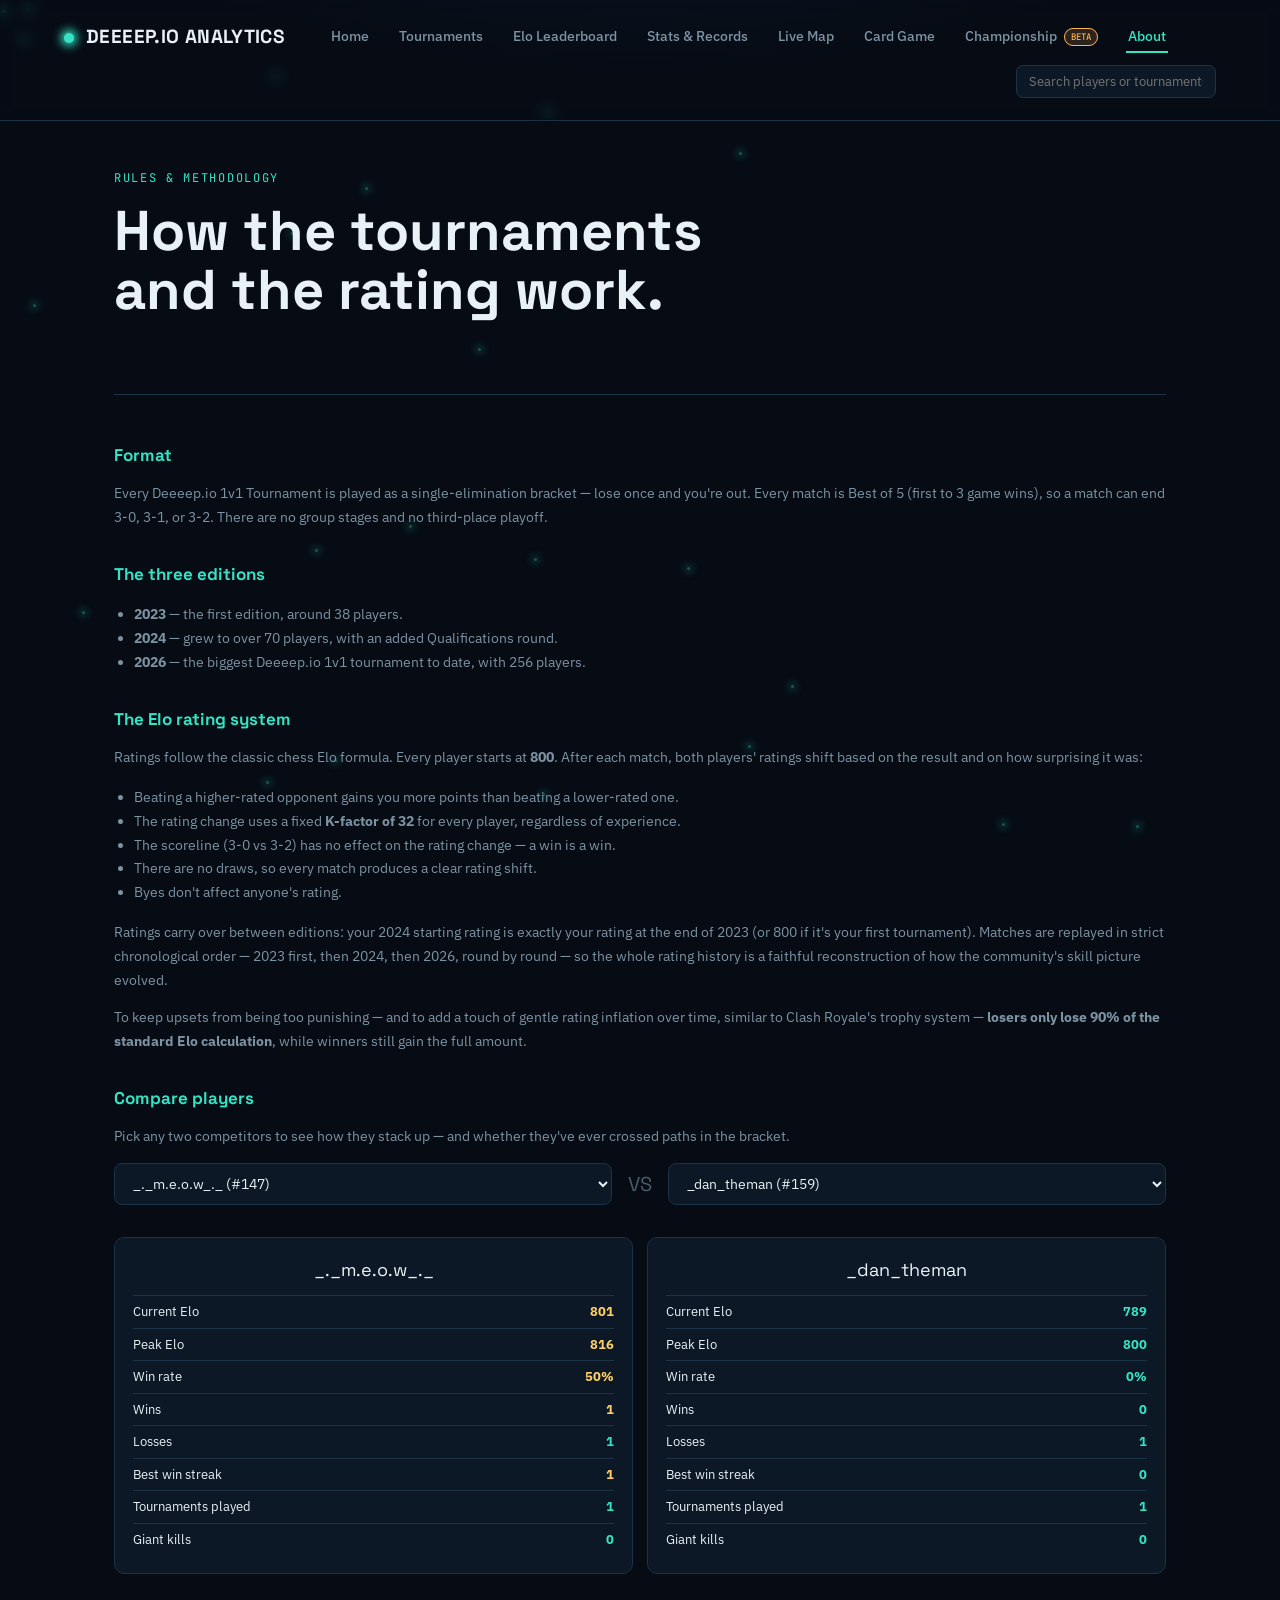
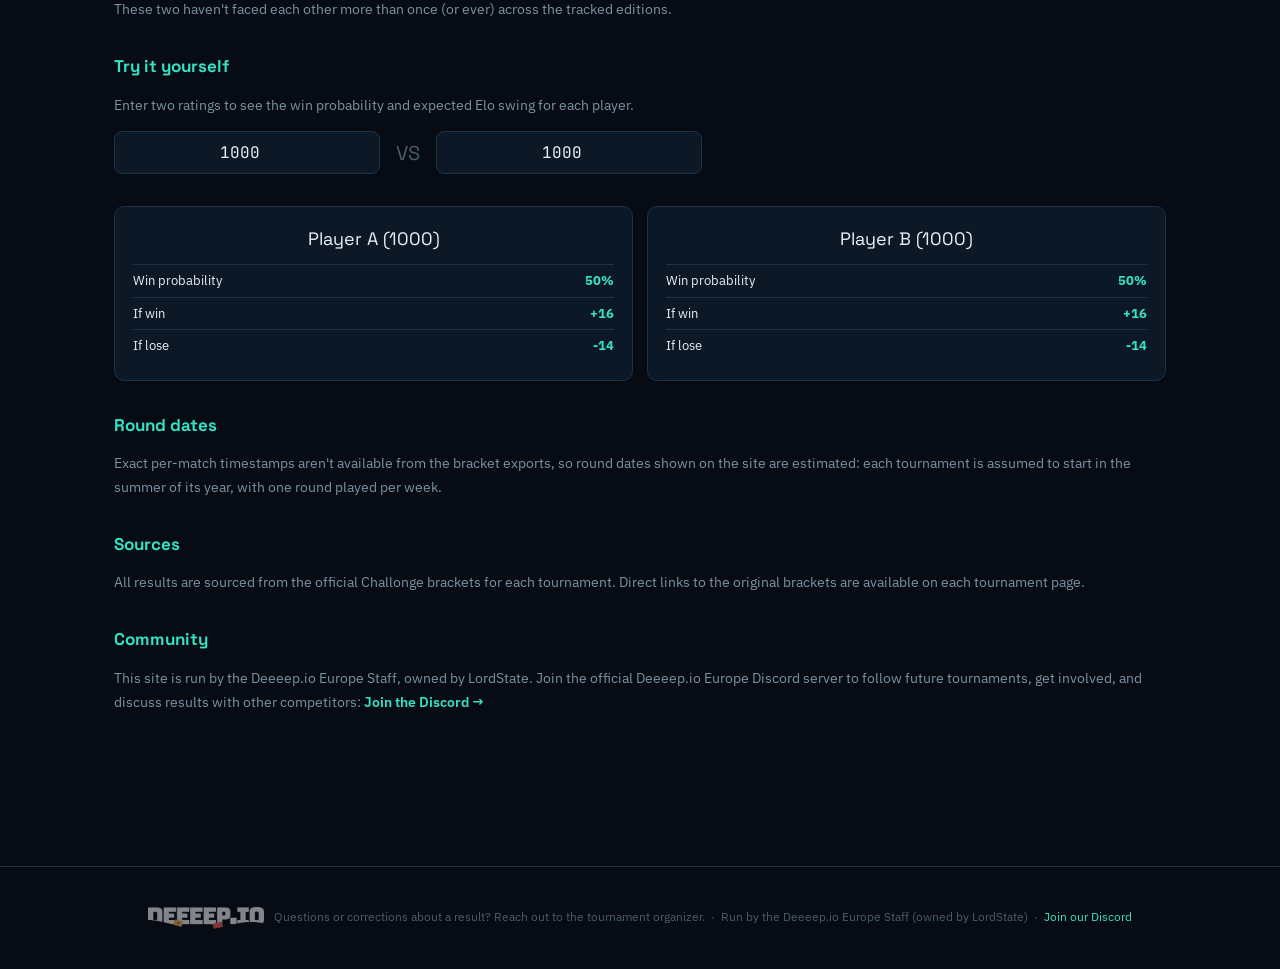
==== commit bdd1cb60: "Add files via upload" ====
--- a/about.html
+++ b/about.html
@@ -25,7 +25,8 @@
 <header class="top">
   <div class="brand"><span class="glow-dot"></span> DEEEEP.IO ANALYTICS</div>
   <nav class="top-nav">
-    <a href="index.html" data-page="home">Tournaments</a>
+    <a href="index.html" data-page="home">Home</a>
+    <a href="tournaments.html" data-page="tournaments">Tournaments</a>
     <a href="leaderboard.html" data-page="leaderboard">Elo Leaderboard</a>
     <a href="stats.html" data-page="stats">Stats &amp; Records</a>
     <a href="live-map.html" data-page="live-map">Live Map</a>
--- a/style.css
+++ b/style.css
@@ -528,6 +528,9 @@
 .sd-dot { width: 9px; height: 9px; border-radius: 50%; display: inline-block; }
 .sd-dot.sd-played { background: var(--bio-teal); }
 .sd-dot.sd-skipped { background: var(--text-faint); }
+.sd-dot.sd-final { background: var(--bio-amber); }
+.season-month.final { border-color: var(--bio-amber); background: rgba(255,180,84,0.06); }
+.final-weeks { color: var(--bio-amber); font-family: var(--font-mono); font-size: 12px; font-weight: 600; }
 .season-track { display: grid; grid-template-columns: repeat(6, 1fr); gap: 10px; margin-bottom: 24px; }
 .season-month {
   border: 1px solid var(--border); border-radius: 8px; padding: 10px 8px; text-align: center;
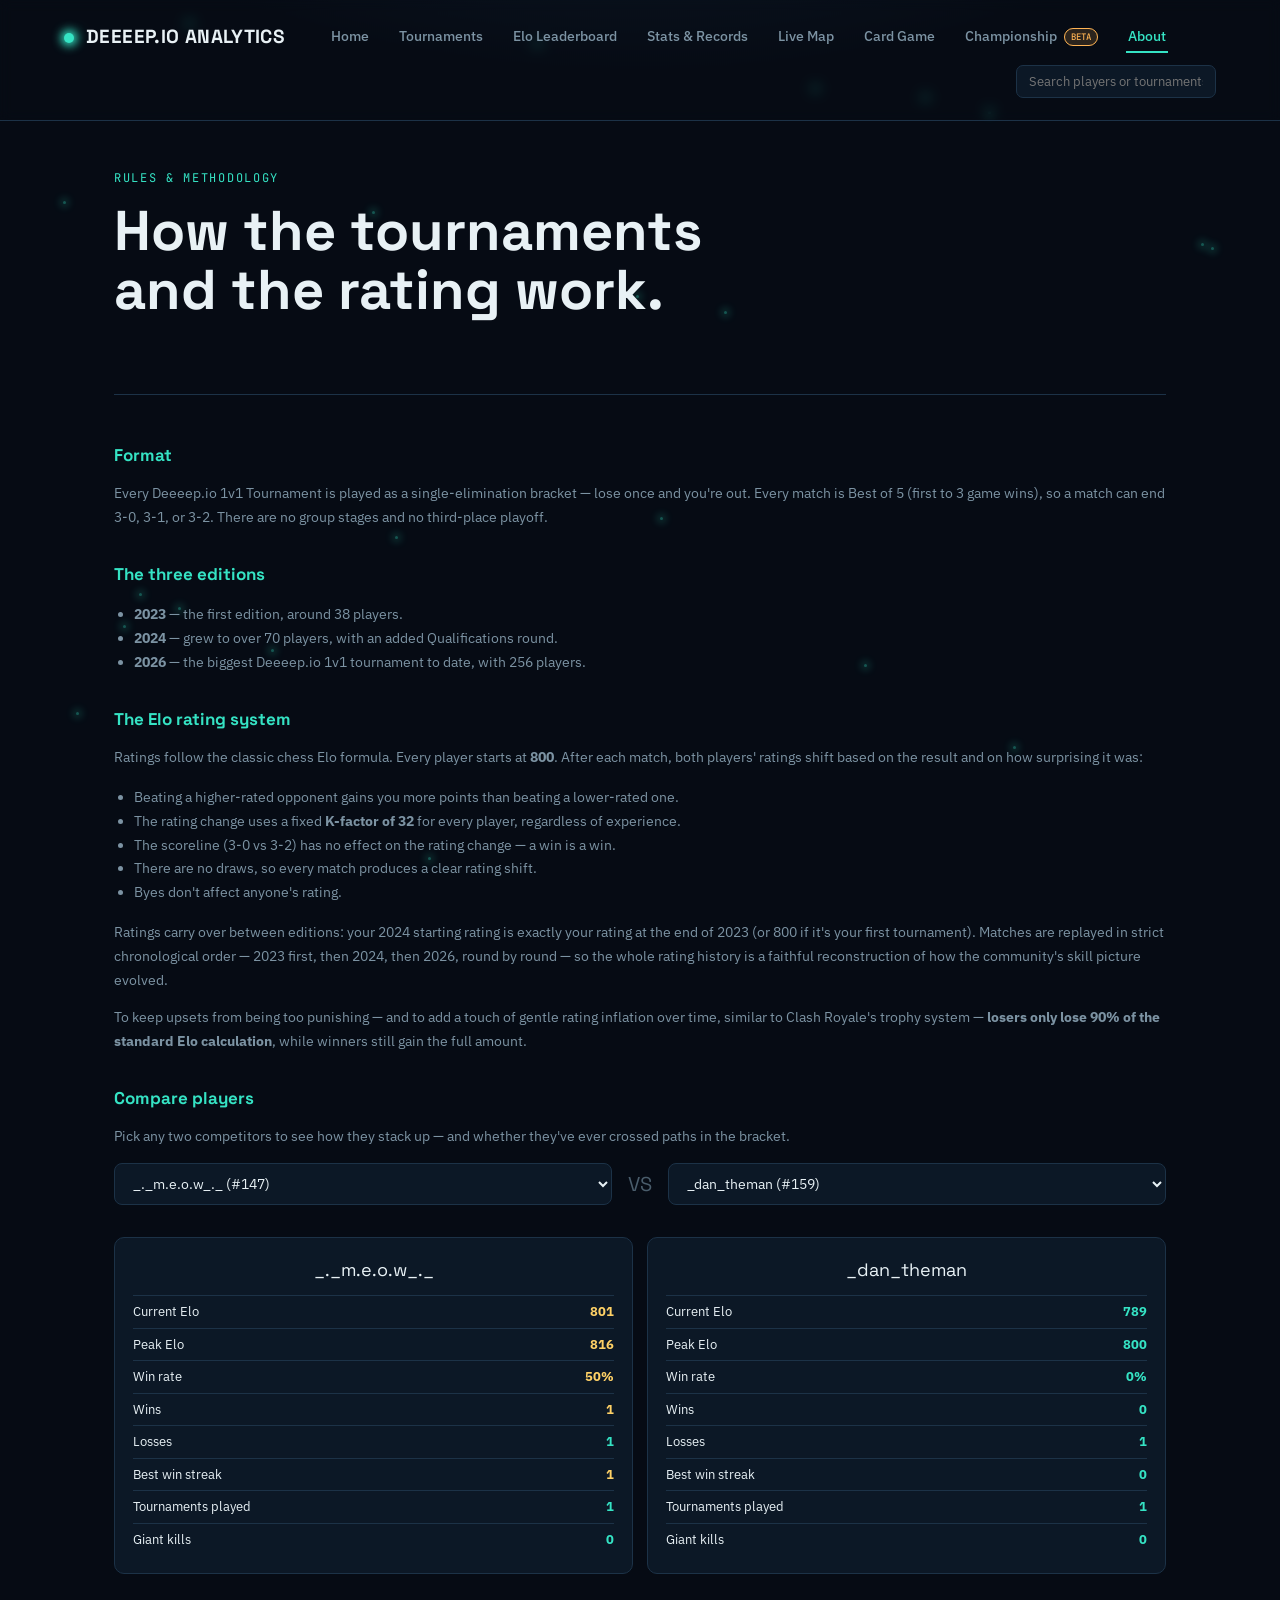
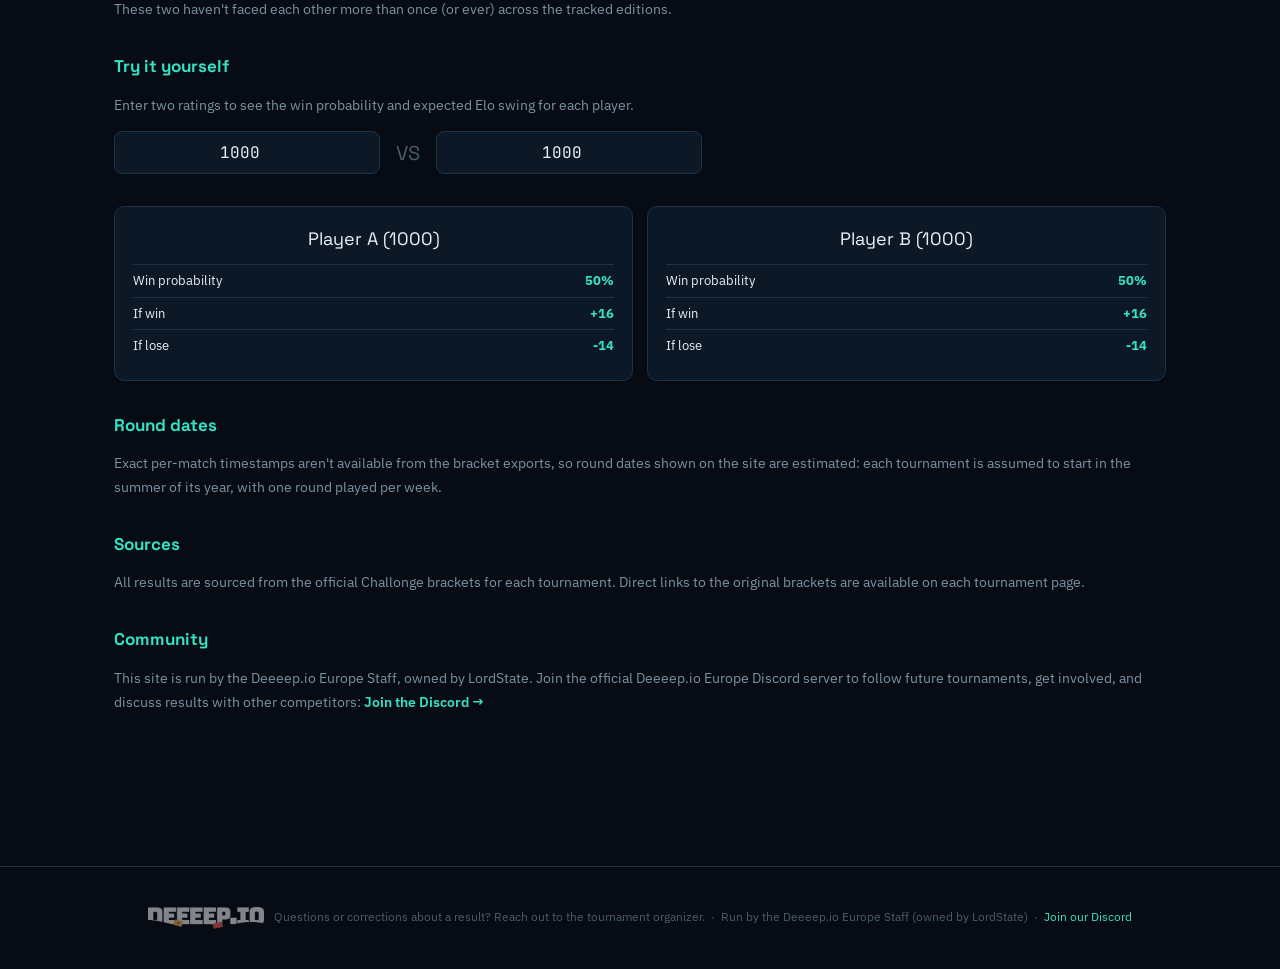
==== commit d64bd7b3: "Add files via upload" ====
--- a/about.html
+++ b/about.html
@@ -153,12 +153,12 @@
 
   document.getElementById('compare-grid').innerHTML = `
     <div class="compare-box">
-      <div class="name"><a href="player.html?pseudo=${encodeURIComponent(a.pseudo)}">${a.pseudo}</a></div>
+      <div class="name"><a href="player.html?pseudo=${encodeURIComponent(a.pseudo)}">${a.pseudo}</a>${fpFlag(a)}</div>
       ${rows.map(r => r[0]).join('')}
       ${badgeHTML(a.badges)}
     </div>
     <div class="compare-box">
-      <div class="name"><a href="player.html?pseudo=${encodeURIComponent(b.pseudo)}">${b.pseudo}</a></div>
+      <div class="name"><a href="player.html?pseudo=${encodeURIComponent(b.pseudo)}">${b.pseudo}</a>${fpFlag(b)}</div>
       ${rows.map(r => r[1]).join('')}
       ${badgeHTML(b.badges)}
     </div>
@@ -173,8 +173,8 @@
       <div class="history-list">
         ${h2h.map(m => `
           <div class="match-card">
-            <div class="row ${m.winner === a.pseudo ? 'winner' : ''}"><span class="name">${a.pseudo}</span><span class="score">${m.j1 === a.pseudo ? m.score.split('-')[0] : m.score.split('-')[1]}</span></div>
-            <div class="row ${m.winner === b.pseudo ? 'winner' : ''}"><span class="name">${b.pseudo}</span><span class="score">${m.j1 === b.pseudo ? m.score.split('-')[0] : m.score.split('-')[1]}</span></div>
+            <div class="row ${m.winner === a.pseudo ? 'winner' : ''}"><span class="name">${a.pseudo}${fpFlag(a)}</span><span class="score">${m.j1 === a.pseudo ? m.score.split('-')[0] : m.score.split('-')[1]}</span></div>
+            <div class="row ${m.winner === b.pseudo ? 'winner' : ''}"><span class="name">${b.pseudo}${fpFlag(b)}</span><span class="score">${m.j1 === b.pseudo ? m.score.split('-')[0] : m.score.split('-')[1]}</span></div>
             <div class="row" style="padding-top:0;"><span class="muted" style="font-size:12px;">${m.tournament} · ${m.round}</span></div>
           </div>
         `).join('')}
--- a/style.css
+++ b/style.css
@@ -329,6 +329,8 @@
   color: var(--bio-teal); background: rgba(53,227,196,0.06);
 }
 .badge.gold { border-color: #FFD166; color: #FFD166; background: rgba(255,209,102,0.08); }
+.badge.fair-play { border-color: var(--danger); color: var(--danger); background: rgba(255,107,107,0.1); }
+.fp-flag { font-size: 0.85em; filter: grayscale(0); }
 
 /* ===== Mini bracket path ===== */
 .path-row { display: flex; align-items: center; gap: 14px; padding: 10px 0; border-bottom: 1px solid var(--border); }
@@ -359,7 +361,8 @@
   padding: 6px 10px; font-size: 12px; box-sizing: border-box; transition: border-color .15s ease;
 }
 .bracket-match-abs .brow { display: flex; justify-content: space-between; padding: 3px 0; align-items: center; gap: 6px; }
-.bracket-match-abs .brow a { overflow: hidden; text-overflow: ellipsis; white-space: nowrap; color: inherit; text-decoration: none; }
+.bracket-match-abs .brow > span:first-child { overflow: hidden; text-overflow: ellipsis; white-space: nowrap; }
+.bracket-match-abs .brow a { color: inherit; text-decoration: none; }
 .bracket-match-abs .brow a:hover { text-decoration: underline; color: var(--bio-teal); }
 .bracket-match-abs .brow.win { color: var(--bio-teal); font-weight: 600; }
 .bracket-match-abs .brow.dim { color: var(--text-faint); }
